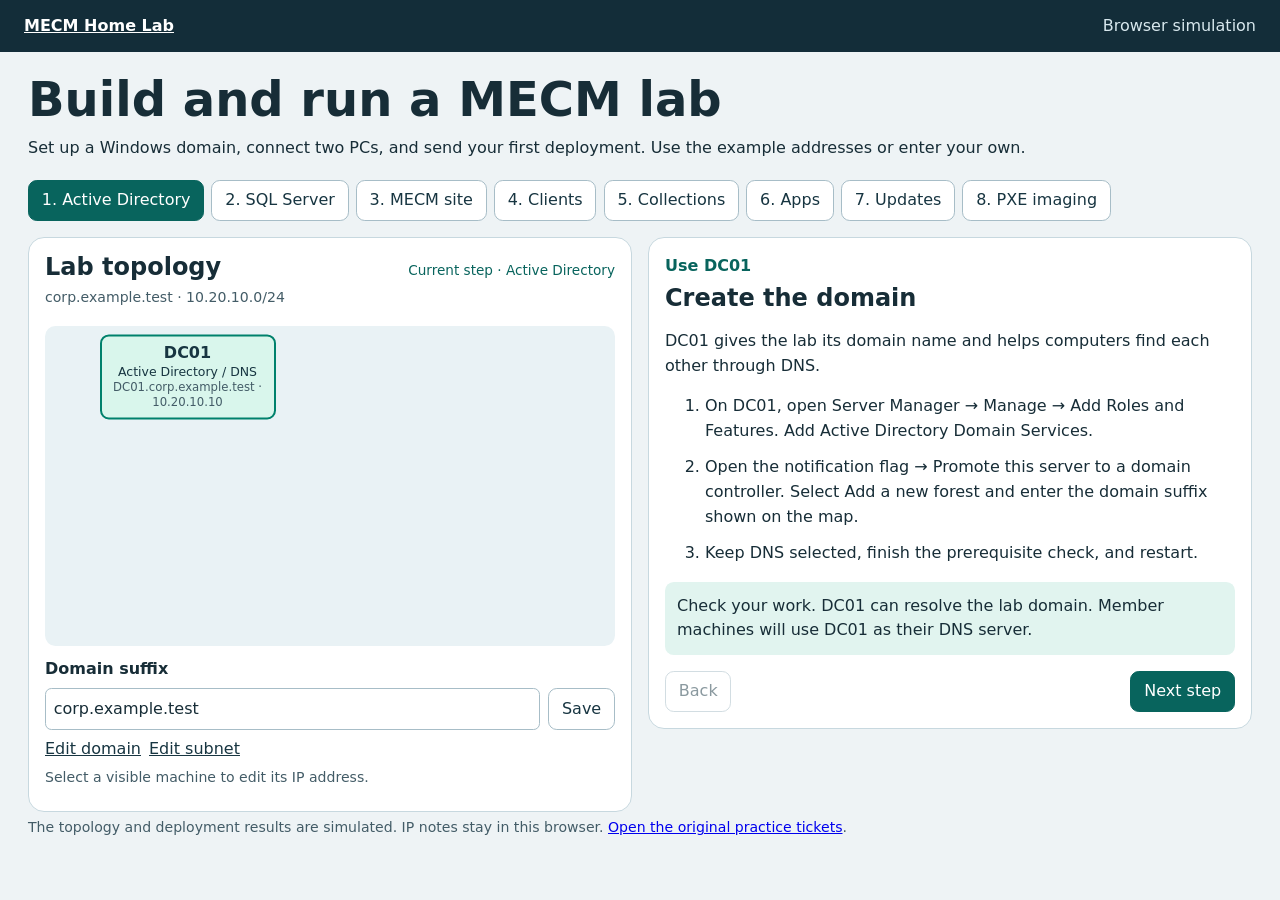
==== simulator/topology/index.html @ 7ab6650e "Add guided MECM topology simulator" ====
<!doctype html>
<html lang="en">
<head>
<meta charset="utf-8">
<meta name="viewport" content="width=device-width, initial-scale=1">
<title>MECM Guided Lab</title>
<link rel="stylesheet" href="lab.css">
<script src="lab.js" defer></script>
</head>
<body>
<header class="bar"><a href="../">MECM Home Lab</a><span>Browser simulation</span></header>
<main>
  <h1>Build and run a MECM lab</h1>
  <p class="intro">Set up a Windows domain, connect two PCs, and send your first deployment. Use the example addresses or enter your own.</p>
  <nav id="steps" aria-label="Lab steps"></nav>
  <div class="layout">
    <section class="topology" aria-labelledby="map-title">
      <div class="map-header">
        <div><h2 id="map-title">Lab topology</h2><p id="domain-summary"></p></div>
        <span id="map-status"></span>
      </div>
      <div class="diagram" aria-label="Lab devices and their connections">
        <svg viewBox="0 0 100 100" preserveAspectRatio="none" aria-hidden="true">
          <path id="ad-sql" d="M25 16 H75"/>
          <path id="ad-cm" d="M25 16 V33 H50 V50"/>
          <path id="sql-cm" d="M75 16 V33 H50 V50"/>
          <path id="cm-pilot" d="M50 50 V67 H25 V83"/>
          <path id="cm-broad" d="M50 50 V67 H75 V83"/>
          <path id="cm-pxe" d="M50 50 V83"/>
        </svg>
        <button class="node" data-node="ad" type="button"><strong>DC01</strong><span>Active Directory / DNS</span><small></small></button>
        <button class="node" data-node="sql" type="button"><strong>SQL01</strong><span>Site database</span><small></small></button>
        <button class="node" data-node="cm" type="button"><strong>CM01</strong><span>Configuration Manager</span><small></small></button>
        <button class="node" data-node="pilot" type="button"><strong>LAB-01</strong><span>Pilot client</span><small></small></button>
        <button class="node" data-node="broad" type="button"><strong>LAB-02</strong><span>Broad client</span><small></small></button>
        <button class="node" data-node="pxe" type="button"><strong>PXE-01</strong><span>Blank imaging VM</span><small></small></button>
      </div>
      <form id="notes">
        <label for="note-value" id="note-label">Domain suffix</label>
        <div class="note-row">
          <input id="note-value" maxlength="80" required spellcheck="false" autocomplete="off">
          <button type="submit">Save</button>
        </div>
        <div class="note-links"><button id="domain-note" type="button">Edit domain</button><button id="subnet-note" type="button">Edit subnet</button></div>
        <p class="muted" id="note-status" role="status">Select a visible machine to edit its IP address.</p>
      </form>
    </section>
    <section class="guide" aria-labelledby="step-title">
      <p id="machine" class="machine"></p>
      <h2 id="step-title" tabindex="-1"></h2>
      <p id="purpose"></p>
      <ol id="actions"></ol>
      <section id="console" class="console" hidden aria-label="Simulated console"><strong>Practice console</strong><div id="console-path"></div><p id="console-view" aria-live="polite"></p></section>
      <p class="checkpoint" id="checkpoint"></p>
      <form id="challenge" hidden>
        <label for="collection">Target collection</label>
        <select id="collection" required>
          <option value="">Choose a collection</option>
          <option value="pilot">Lab - Pilot · LAB-01</option>
          <option value="broad">Lab - Broad · LAB-02</option>
          <option value="all">All Lab Devices · LAB-01 and LAB-02</option>
        </select>
        <button type="submit" id="run-action"></button>
        <p id="result" role="status"></p>
      </form>
      <div class="controls"><button type="button" id="back">Back</button><button type="button" id="next">Next step</button></div>
    </section>
  </div>
  <p class="muted">The topology and deployment results are simulated. IP notes stay in this browser. <a href="../">Open the original practice tickets</a>.</p>
</main>
</body>
</html>
---- simulator/topology/lab.css ----
* { box-sizing: border-box; }
[hidden] { display: none !important; }
body { margin: 0; background: #eef3f5; color: #172d37; font: 1rem/1.55 system-ui, sans-serif; }
.bar { display: flex; justify-content: space-between; gap: 1rem; padding: .85rem max(1rem, calc((100% - 77rem)/2)); background: #132d39; color: #d8e8ee; }
.bar a { color: white; font-weight: 700; }
main { max-width: 79rem; margin: auto; padding: 1.25rem; }
h1, h2 { line-height: 1.16; margin: 0; }
h1 { font-size: clamp(1.9rem, 4vw, 3rem); }
.intro { margin: .5rem 0 1.2rem; }
#steps { display: flex; flex-wrap: wrap; gap: .45rem; margin-bottom: 1rem; }
button, input, select { font: inherit; }
button { cursor: pointer; border: 1px solid #a7bdc7; border-radius: .55rem; padding: .45rem .8rem; color: #173541; background: white; }
button:disabled { cursor: default; opacity: .5; }
button[aria-current], #next, #run-action { background: #08645d; color: white; border-color: #08645d; }
:focus-visible { outline: 3px solid #b24e0c; outline-offset: 3px; }
.layout { display: grid; grid-template-columns: 1fr 1fr; gap: 1rem; align-items: start; }
.topology, .guide { background: white; border: 1px solid #c7d8df; border-radius: 1rem; padding: 1rem; }
.map-header { display: flex; gap: .5rem; justify-content: space-between; align-items: baseline; }
.map-header p, .muted { font-size: .88rem; color: #435c67; margin: .35rem 0; overflow-wrap: anywhere; }
#map-status { font-size: .85rem; text-align: right; color: #08645d; }
.diagram { position: relative; height: 20rem; border-radius: .65rem; background: #e9f2f5; margin: .7rem 0; }
.diagram svg { position: absolute; width: 100%; height: 100%; }
.diagram path { display: none; fill: none; stroke: #829faa; stroke-width: 2; vector-effect: non-scaling-stroke; }
.diagram path.visible { display: block; }
.diagram path.active { stroke: #00816c; stroke-width: 4; stroke-dasharray: 8 5; }
.node { position: absolute; transform: translate(-50%, -50%); display: grid; width: 44%; max-width: 11rem; padding: .4rem .25rem; line-height: 1.32; overflow-wrap: anywhere; }
.node span { font-size: .78rem; }
.node small { color: #435c67; font-size: .73rem; }
.node.current { border: 2px solid #00816c; background: #d9f6ec; }
[data-node="ad"], [data-node="pilot"] { left: 25%; }
[data-node="sql"], [data-node="broad"] { left: 75%; }
[data-node="ad"], [data-node="sql"] { top: 16%; }
[data-node="cm"] { left: 50%; top: 50%; }
[data-node="pilot"], [data-node="broad"] { top: 83%; }
label { font-weight: 650; display: block; }
input, select { padding: .48rem; width: 100%; border: 1px solid #a7bdc7; border-radius: .4rem; background: white; color: inherit; min-width: 0; }
.note-row, .note-links, .controls { display: flex; gap: .5rem; margin-top: .4rem; }
.note-links button { padding: 0; border: 0; text-decoration: underline; }
.machine { margin: 0 0 .4rem; color: #08645d; font-weight: 700; }
.guide li { margin-bottom: .7rem; }
.checkpoint { padding: .75rem; border-radius: .55rem; background: #e1f4ef; }
#run-action { margin-top: .5rem; }
.controls { justify-content: space-between; }
@media (max-width: 760px) { .layout { grid-template-columns: 1fr; } main { padding: .8rem; } }
.console { background: #eef3f5; padding: .75rem; border: 1px solid #c7d8df; border-radius: .6rem; margin: .6rem 0; }
#console-path { display: flex; flex-wrap: wrap; gap: .3rem; margin-top: .4rem; }
#console-view { background: white; padding: .45rem; margin: .4rem 0 0; }

[data-node="pxe"] { left: 50%; top: 83%; }
.diagram:has([data-node="pxe"]:not([hidden])) .node[data-node="pilot"],
.diagram:has([data-node="pxe"]:not([hidden])) .node[data-node="broad"],
.node[data-node="pxe"] { width: 30%; }
.diagram:has([data-node="pxe"]:not([hidden])) [data-node="pilot"] { left: 17%; }
.diagram:has([data-node="pxe"]:not([hidden])) [data-node="broad"] { left: 83%; }
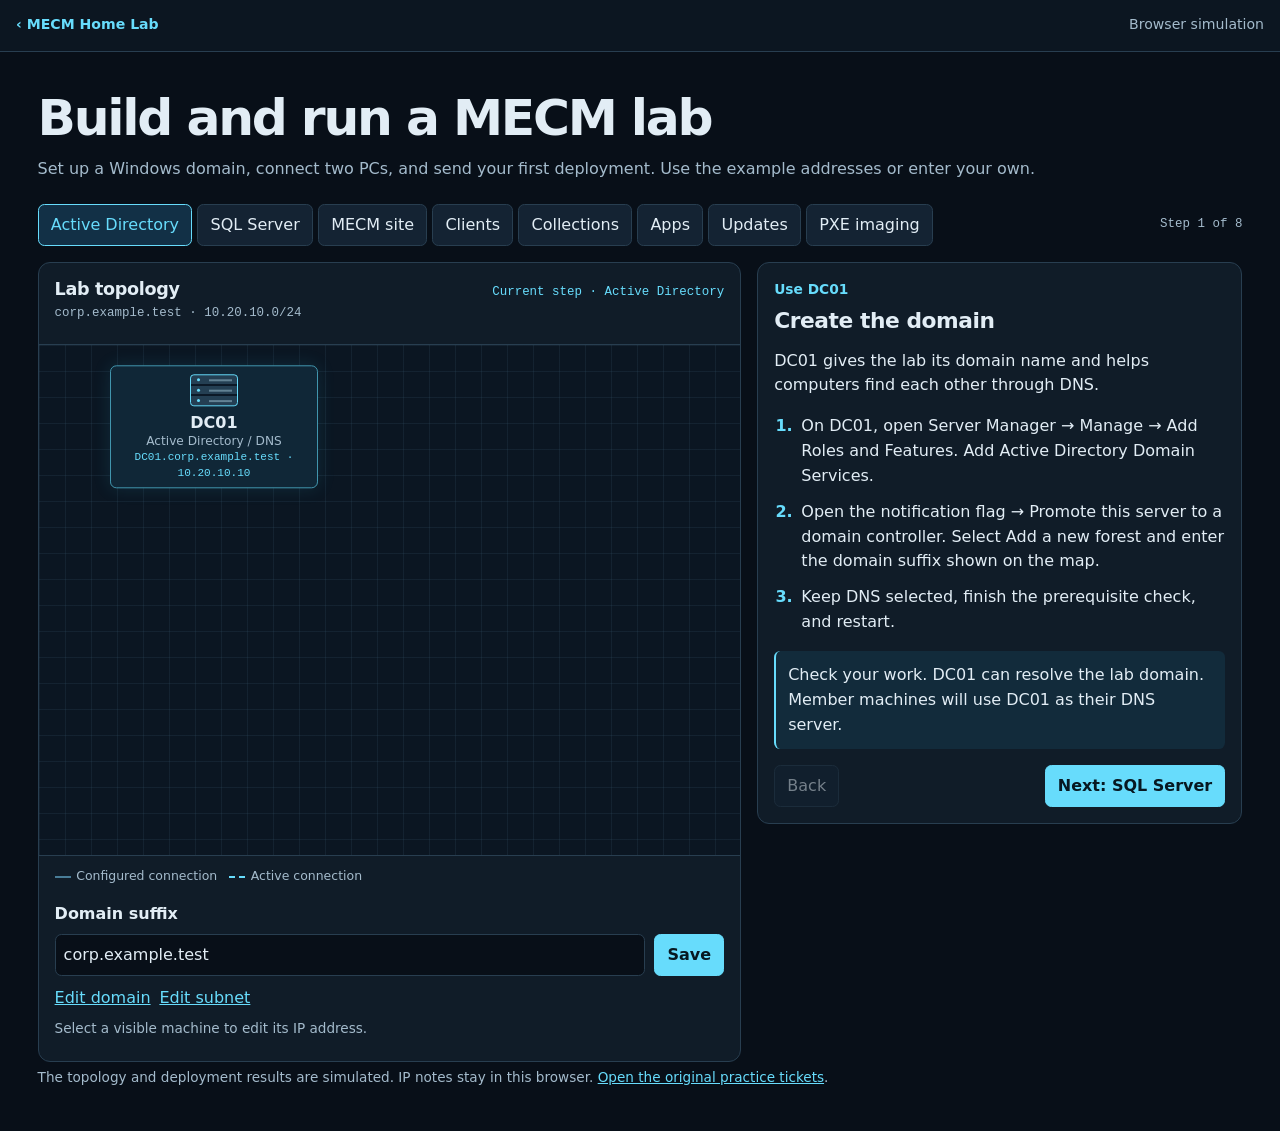
==== commit e77e791a: "Redesign topology as a dark network lab" ====
--- a/simulator/topology/index.html
+++ b/simulator/topology/index.html
@@ -8,18 +8,18 @@
 <script src="lab.js" defer></script>
 </head>
 <body>
-<header class="bar"><a href="../">MECM Home Lab</a><span>Browser simulation</span></header>
+<header class="bar"><a href="../">‹ MECM Home Lab</a><span>Browser simulation</span></header>
 <main>
   <h1>Build and run a MECM lab</h1>
   <p class="intro">Set up a Windows domain, connect two PCs, and send your first deployment. Use the example addresses or enter your own.</p>
-  <nav id="steps" aria-label="Lab steps"></nav>
+  <div class="step-strip"><nav id="steps" aria-label="Lab steps"></nav><span id="step-count"></span></div>
   <div class="layout">
     <section class="topology" aria-labelledby="map-title">
       <div class="map-header">
         <div><h2 id="map-title">Lab topology</h2><p id="domain-summary"></p></div>
         <span id="map-status"></span>
       </div>
-      <div class="diagram" aria-label="Lab devices and their connections">
+      <div class="diagram" role="group" aria-label="Lab devices and their connections">
         <svg viewBox="0 0 100 100" preserveAspectRatio="none" aria-hidden="true">
           <path id="ad-sql" d="M25 16 H75"/>
           <path id="ad-cm" d="M25 16 V33 H50 V50"/>
@@ -28,13 +28,14 @@
           <path id="cm-broad" d="M50 50 V67 H75 V83"/>
           <path id="cm-pxe" d="M50 50 V83"/>
         </svg>
-        <button class="node" data-node="ad" type="button"><strong>DC01</strong><span>Active Directory / DNS</span><small></small></button>
-        <button class="node" data-node="sql" type="button"><strong>SQL01</strong><span>Site database</span><small></small></button>
-        <button class="node" data-node="cm" type="button"><strong>CM01</strong><span>Configuration Manager</span><small></small></button>
-        <button class="node" data-node="pilot" type="button"><strong>LAB-01</strong><span>Pilot client</span><small></small></button>
-        <button class="node" data-node="broad" type="button"><strong>LAB-02</strong><span>Broad client</span><small></small></button>
-        <button class="node" data-node="pxe" type="button"><strong>PXE-01</strong><span>Blank imaging VM</span><small></small></button>
+        <button class="node" data-node="ad" type="button"><i class="device-icon server" aria-hidden="true"></i><strong>DC01</strong><span>Active Directory / DNS</span><small></small></button>
+        <button class="node" data-node="sql" type="button"><i class="device-icon server" aria-hidden="true"></i><strong>SQL01</strong><span>Site database</span><small></small></button>
+        <button class="node" data-node="cm" type="button"><i class="device-icon server" aria-hidden="true"></i><strong>CM01</strong><span>Configuration Manager</span><small></small></button>
+        <button class="node" data-node="pilot" type="button"><i class="device-icon monitor" aria-hidden="true"></i><strong>LAB-01</strong><span>Pilot client</span><small></small></button>
+        <button class="node" data-node="broad" type="button"><i class="device-icon monitor" aria-hidden="true"></i><strong>LAB-02</strong><span>Broad client</span><small></small></button>
+        <button class="node" data-node="pxe" type="button"><i class="device-icon monitor" aria-hidden="true"></i><strong>PXE-01</strong><span>Blank imaging VM</span><small></small></button>
       </div>
+      <div class="legend"><span>Configured connection</span><span>Active connection</span></div>
       <form id="notes">
         <label for="note-value" id="note-label">Domain suffix</label>
         <div class="note-row">
--- a/simulator/topology/lab.css
+++ b/simulator/topology/lab.css
@@ -1,54 +1,104 @@
+:root {
+  color-scheme: dark;
+  --base: #080f18;
+  --panel: #101c28;
+  --surface: #142333;
+  --line: #283e50;
+  --text: #e2edf5;
+  --muted: #a4bbcc;
+  --cyan: #67dcfc;
+  --ink: #071821;
+}
+
 * { box-sizing: border-box; }
 [hidden] { display: none !important; }
-body { margin: 0; background: #eef3f5; color: #172d37; font: 1rem/1.55 system-ui, sans-serif; }
-.bar { display: flex; justify-content: space-between; gap: 1rem; padding: .85rem max(1rem, calc((100% - 77rem)/2)); background: #132d39; color: #d8e8ee; }
-.bar a { color: white; font-weight: 700; }
-main { max-width: 79rem; margin: auto; padding: 1.25rem; }
-h1, h2 { line-height: 1.16; margin: 0; }
-h1 { font-size: clamp(1.9rem, 4vw, 3rem); }
-.intro { margin: .5rem 0 1.2rem; }
-#steps { display: flex; flex-wrap: wrap; gap: .45rem; margin-bottom: 1rem; }
+body { margin: 0; background: var(--base); color: var(--text); font: 1rem/1.55 system-ui, sans-serif; }
+.bar { display: flex; justify-content: space-between; gap: 1rem; padding: .9rem max(1rem, calc((100% - 86rem)/2)); background: #0c1621; border-bottom: 1px solid var(--line); font-size: .88rem; color: var(--muted); }
+a, .bar a { color: var(--cyan); }
+.bar a { font-weight: 650; text-decoration: none; }
+main { max-width: 88rem; margin: auto; padding: clamp(1rem, 3vw, 2.35rem); }
+h1, h2 { line-height: 1.15; margin: 0; }
+h1 { font-size: clamp(1.85rem, 4vw, 3.15rem); letter-spacing: -.045em; }
+h2 { font-size: 1.36rem; letter-spacing: -.02em; }
+.intro { margin: .6rem 0 1.4rem; color: var(--muted); }
+.step-strip { display: flex; align-items: center; flex-wrap: wrap; justify-content: space-between; gap: .75rem; margin-bottom: 1rem; }
+#steps { display: flex; flex-wrap: wrap; gap: .32rem; }
+#step-count, #map-status, #domain-summary, .node small { font: .78rem/1.4 ui-monospace, monospace; }
+#step-count { color: var(--muted); }
 button, input, select { font: inherit; }
-button { cursor: pointer; border: 1px solid #a7bdc7; border-radius: .55rem; padding: .45rem .8rem; color: #173541; background: white; }
-button:disabled { cursor: default; opacity: .5; }
-button[aria-current], #next, #run-action { background: #08645d; color: white; border-color: #08645d; }
-:focus-visible { outline: 3px solid #b24e0c; outline-offset: 3px; }
-.layout { display: grid; grid-template-columns: 1fr 1fr; gap: 1rem; align-items: start; }
-.topology, .guide { background: white; border: 1px solid #c7d8df; border-radius: 1rem; padding: 1rem; }
-.map-header { display: flex; gap: .5rem; justify-content: space-between; align-items: baseline; }
-.map-header p, .muted { font-size: .88rem; color: #435c67; margin: .35rem 0; overflow-wrap: anywhere; }
-#map-status { font-size: .85rem; text-align: right; color: #08645d; }
-.diagram { position: relative; height: 20rem; border-radius: .65rem; background: #e9f2f5; margin: .7rem 0; }
-.diagram svg { position: absolute; width: 100%; height: 100%; }
-.diagram path { display: none; fill: none; stroke: #829faa; stroke-width: 2; vector-effect: non-scaling-stroke; }
+button { cursor: pointer; border: 1px solid var(--line); border-radius: .4rem; padding: .48rem .76rem; color: var(--text); background: var(--surface); }
+button:hover:not(:disabled) { border-color: var(--cyan); }
+button:disabled { cursor: default; opacity: .48; }
+button[aria-current] { border-color: var(--cyan); color: var(--cyan); background: #123046; }
+#next:not(:disabled), #run-action, .note-row button { background: var(--cyan); color: var(--ink); border-color: var(--cyan); font-weight: 680; }
+:focus-visible { outline: 2px solid var(--cyan); outline-offset: 3px; }
+.layout { display: grid; grid-template-columns: minmax(0, 1.45fr) minmax(0, 1fr); gap: 1rem; align-items: start; }
+.topology, .guide { min-width: 0; background: var(--panel); border: 1px solid var(--line); border-radius: .75rem; overflow: hidden; }
+.map-header { display: flex; gap: .75rem; justify-content: space-between; align-items: baseline; padding: 1rem; }
+.map-header h2 { font-size: 1.1rem; }
+#domain-summary, .muted { color: var(--muted); margin: .35rem 0; overflow-wrap: anywhere; }
+#map-status { text-align: right; color: var(--cyan); }
+.diagram {
+  position: relative;
+  height: clamp(24rem, 42vw, 32rem);
+  border-block: 1px solid var(--line);
+  background-color: #0b1622;
+  background-image: linear-gradient(#6a9abd18 1px, transparent 1px), linear-gradient(90deg, #6a9abd18 1px, transparent 1px);
+  background-size: 26px 26px;
+}
+.diagram > svg { position: absolute; width: 100%; height: 100%; pointer-events: none; }
+.diagram path { display: none; fill: none; stroke: #487c97; stroke-width: 1.5; vector-effect: non-scaling-stroke; }
 .diagram path.visible { display: block; }
-.diagram path.active { stroke: #00816c; stroke-width: 4; stroke-dasharray: 8 5; }
-.node { position: absolute; transform: translate(-50%, -50%); display: grid; width: 44%; max-width: 11rem; padding: .4rem .25rem; line-height: 1.32; overflow-wrap: anywhere; }
-.node span { font-size: .78rem; }
-.node small { color: #435c67; font-size: .73rem; }
-.node.current { border: 2px solid #00816c; background: #d9f6ec; }
+.diagram path.active { stroke: var(--cyan); stroke-width: 2.5; stroke-dasharray: 7 5; animation: signal .8s linear infinite; }
+@keyframes signal { to { stroke-dashoffset: -12; } }
+.node { position: absolute; transform: translate(-50%, -50%); display: grid; justify-items: center; gap: .12rem; width: 44%; max-width: 13rem; padding: .35rem .15rem; line-height: 1.2; background: #0b1622; border-color: transparent; overflow-wrap: anywhere; }
+.node span { font-size: .76rem; color: var(--muted); }
+.node small { color: var(--cyan); font-size: .69rem; }
+.node.current, .node.linked { border-color: #4195ad; background: #102737; box-shadow: 0 0 18px #32b6dc24; }
 [data-node="ad"], [data-node="pilot"] { left: 25%; }
 [data-node="sql"], [data-node="broad"] { left: 75%; }
 [data-node="ad"], [data-node="sql"] { top: 16%; }
 [data-node="cm"] { left: 50%; top: 50%; }
-[data-node="pilot"], [data-node="broad"] { top: 83%; }
-label { font-weight: 650; display: block; }
-input, select { padding: .48rem; width: 100%; border: 1px solid #a7bdc7; border-radius: .4rem; background: white; color: inherit; min-width: 0; }
-.note-row, .note-links, .controls { display: flex; gap: .5rem; margin-top: .4rem; }
-.note-links button { padding: 0; border: 0; text-decoration: underline; }
-.machine { margin: 0 0 .4rem; color: #08645d; font-weight: 700; }
-.guide li { margin-bottom: .7rem; }
-.checkpoint { padding: .75rem; border-radius: .55rem; background: #e1f4ef; }
-#run-action { margin-top: .5rem; }
-.controls { justify-content: space-between; }
-@media (max-width: 760px) { .layout { grid-template-columns: 1fr; } main { padding: .8rem; } }
-.console { background: #eef3f5; padding: .75rem; border: 1px solid #c7d8df; border-radius: .6rem; margin: .6rem 0; }
-#console-path { display: flex; flex-wrap: wrap; gap: .3rem; margin-top: .4rem; }
-#console-view { background: white; padding: .45rem; margin: .4rem 0 0; }
-
-[data-node="pxe"] { left: 50%; top: 83%; }
-.diagram:has([data-node="pxe"]:not([hidden])) .node[data-node="pilot"],
-.diagram:has([data-node="pxe"]:not([hidden])) .node[data-node="broad"],
-.node[data-node="pxe"] { width: 30%; }
+[data-node="pilot"], [data-node="broad"], [data-node="pxe"] { top: 83%; }
+[data-node="pxe"] { left: 50%; }
+.diagram:has([data-node="pxe"]:not([hidden])) [data-node="pilot"],
+.diagram:has([data-node="pxe"]:not([hidden])) [data-node="broad"],
+[data-node="pxe"] { width: 30%; }
 .diagram:has([data-node="pxe"]:not([hidden])) [data-node="pilot"] { left: 17%; }
 .diagram:has([data-node="pxe"]:not([hidden])) [data-node="broad"] { left: 83%; }
+.device-icon { position: relative; width: 3rem; height: 2rem; margin: .15rem 0 .34rem; color: var(--cyan); }
+.server { border: 1px solid #56849b; border-radius: .24rem; background: repeating-linear-gradient(#243f53 0 .55rem, #0c1927 .55rem .65rem); }
+.server::before { content: ""; position: absolute; height: 3px; width: 3px; border-radius: 50%; left: .35rem; top: .23rem; background: currentColor; box-shadow: 0 .65rem currentColor, 0 1.3rem currentColor; }
+.server::after { content: ""; position: absolute; width: 1.45rem; height: 2px; right: .3rem; top: .25rem; background: #628294; box-shadow: 0 .65rem #628294, 0 1.3rem #628294; }
+.monitor { height: 1.65rem; width: 2.7rem; border: 2px solid #56849b; border-radius: .23rem; background: linear-gradient(140deg, #21475e, #101b29); margin-bottom: .69rem; }
+.monitor::before { content: ""; position: absolute; left: 50%; top: 100%; width: .22rem; height: .4rem; transform: translateX(-50%); background: #56849b; }
+.monitor::after { content: ""; position: absolute; left: 50%; top: calc(100% + .35rem); width: 1.25rem; height: .15rem; transform: translateX(-50%); background: #56849b; }
+.node:is(.current, .linked) .device-icon { border-color: var(--cyan); }
+.legend { display: flex; flex-wrap: wrap; gap: .75rem; padding: .65rem 1rem 0; color: var(--muted); font-size: .78rem; }
+.legend span::before { content: ""; display: inline-block; width: 1rem; border-top: 2px solid #487c97; vertical-align: middle; margin-right: .35rem; }
+.legend span + span::before { border-top: 2px dashed var(--cyan); }
+#notes, .guide { padding: 1rem; }
+label { font-weight: 650; display: block; }
+input, select { padding: .5rem; width: 100%; border: 1px solid var(--line); border-radius: .4rem; background: var(--base); color: var(--text); min-width: 0; }
+.note-row, .note-links, .controls { display: flex; gap: .55rem; margin-top: .45rem; }
+.note-links button { padding: .12rem 0; border: 0; background: transparent; color: var(--cyan); text-decoration: underline; }
+.machine { margin: 0 0 .45rem; color: var(--cyan); font-size: .86rem; font-weight: 700; }
+.guide ol { padding-left: 1.5rem; }
+.guide li { margin-bottom: .7rem; padding-left: .2rem; }
+.guide li::marker { color: var(--cyan); font-weight: 700; }
+.checkpoint { padding: .75rem; border-radius: .4rem; border-left: 2px solid var(--cyan); background: #122b3b; }
+.console { background: #090f18; border: 1px solid var(--line); border-radius: .55rem; overflow: hidden; }
+.console > strong { display: block; padding: .48rem .65rem; background: var(--surface); font: .84rem ui-monospace, monospace; }
+#console-path { display: flex; flex-wrap: wrap; gap: .32rem; padding: .65rem .65rem 0; }
+#console-path button { font-size: .82rem; }
+#console-view { padding: .65rem; margin: 0; color: var(--muted); font: .82rem/1.5 ui-monospace, monospace; }
+#run-action { margin-top: .55rem; }
+#result { color: var(--cyan); }
+.controls { justify-content: space-between; }
+.muted { font-size: .85rem; }
+@media (max-width: 790px) {
+  .layout { grid-template-columns: 1fr; }
+  .diagram { height: 25rem; }
+  #steps button { font-size: .84rem; }
+}
+@media (prefers-reduced-motion: reduce) { .diagram path.active { animation: none; } }
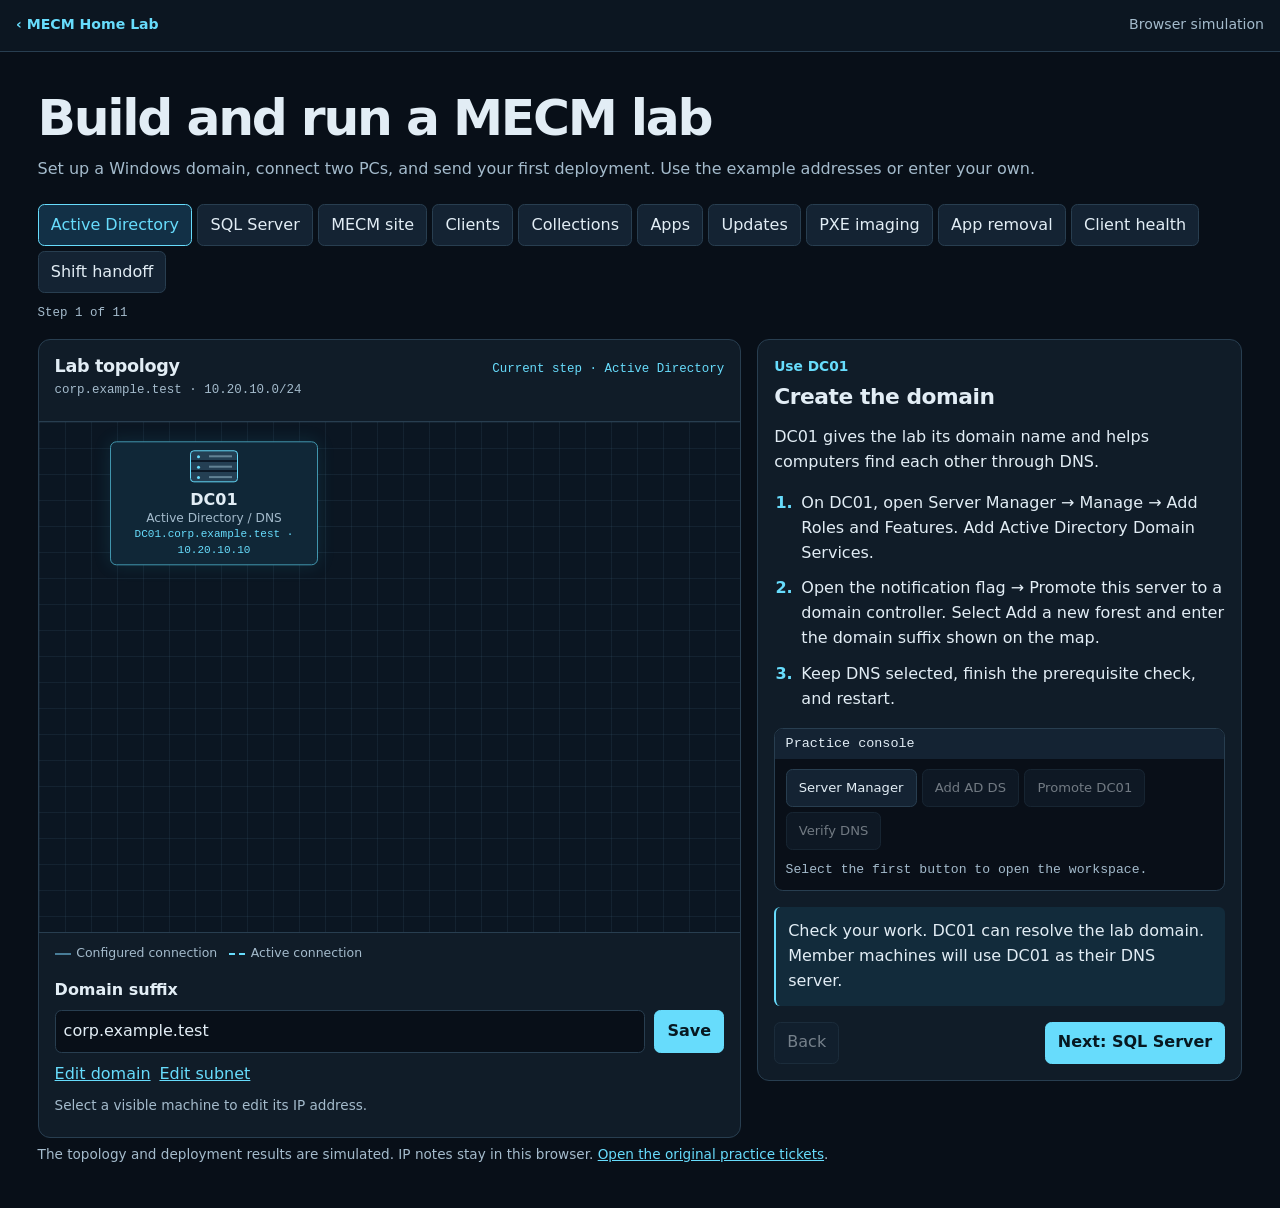
==== commit e8874673: "Complete guided MECM lab workflows" ====
--- a/simulator/topology/index.html
+++ b/simulator/topology/index.html
@@ -54,7 +54,7 @@
       <section id="console" class="console" hidden aria-label="Simulated console"><strong>Practice console</strong><div id="console-path"></div><p id="console-view" aria-live="polite"></p></section>
       <p class="checkpoint" id="checkpoint"></p>
       <form id="challenge" hidden>
-        <label for="collection">Target collection</label>
+        <label id="challenge-label" for="collection">Target collection</label>
         <select id="collection" required>
           <option value="">Choose a collection</option>
           <option value="pilot">Lab - Pilot · LAB-01</option>
@@ -64,6 +64,12 @@
         <button type="submit" id="run-action"></button>
         <p id="result" role="status"></p>
       </form>
+      <table id="report" hidden>
+        <caption>Simulated device results</caption>
+        <thead><tr><th scope="col">Device</th><th scope="col">Status</th></tr></thead>
+        <tbody id="report-body"></tbody>
+      </table>
+      <button type="button" id="verify-update" hidden>Simulate restart and verify update history</button>
       <div class="controls"><button type="button" id="back">Back</button><button type="button" id="next">Next step</button></div>
     </section>
   </div>
--- a/simulator/topology/lab.css
+++ b/simulator/topology/lab.css
@@ -102,3 +102,6 @@
   #steps button { font-size: .84rem; }
 }
 @media (prefers-reduced-motion: reduce) { .diagram path.active { animation: none; } }
+#report { width: 100%; border-collapse: collapse; margin: .65rem 0 1rem; font-size: .85rem; }
+#report caption { color: var(--muted); text-align: left; padding-bottom: .3rem; }
+#report th, #report td { text-align: left; padding: .42rem .55rem; border-bottom: 1px solid var(--line); }
